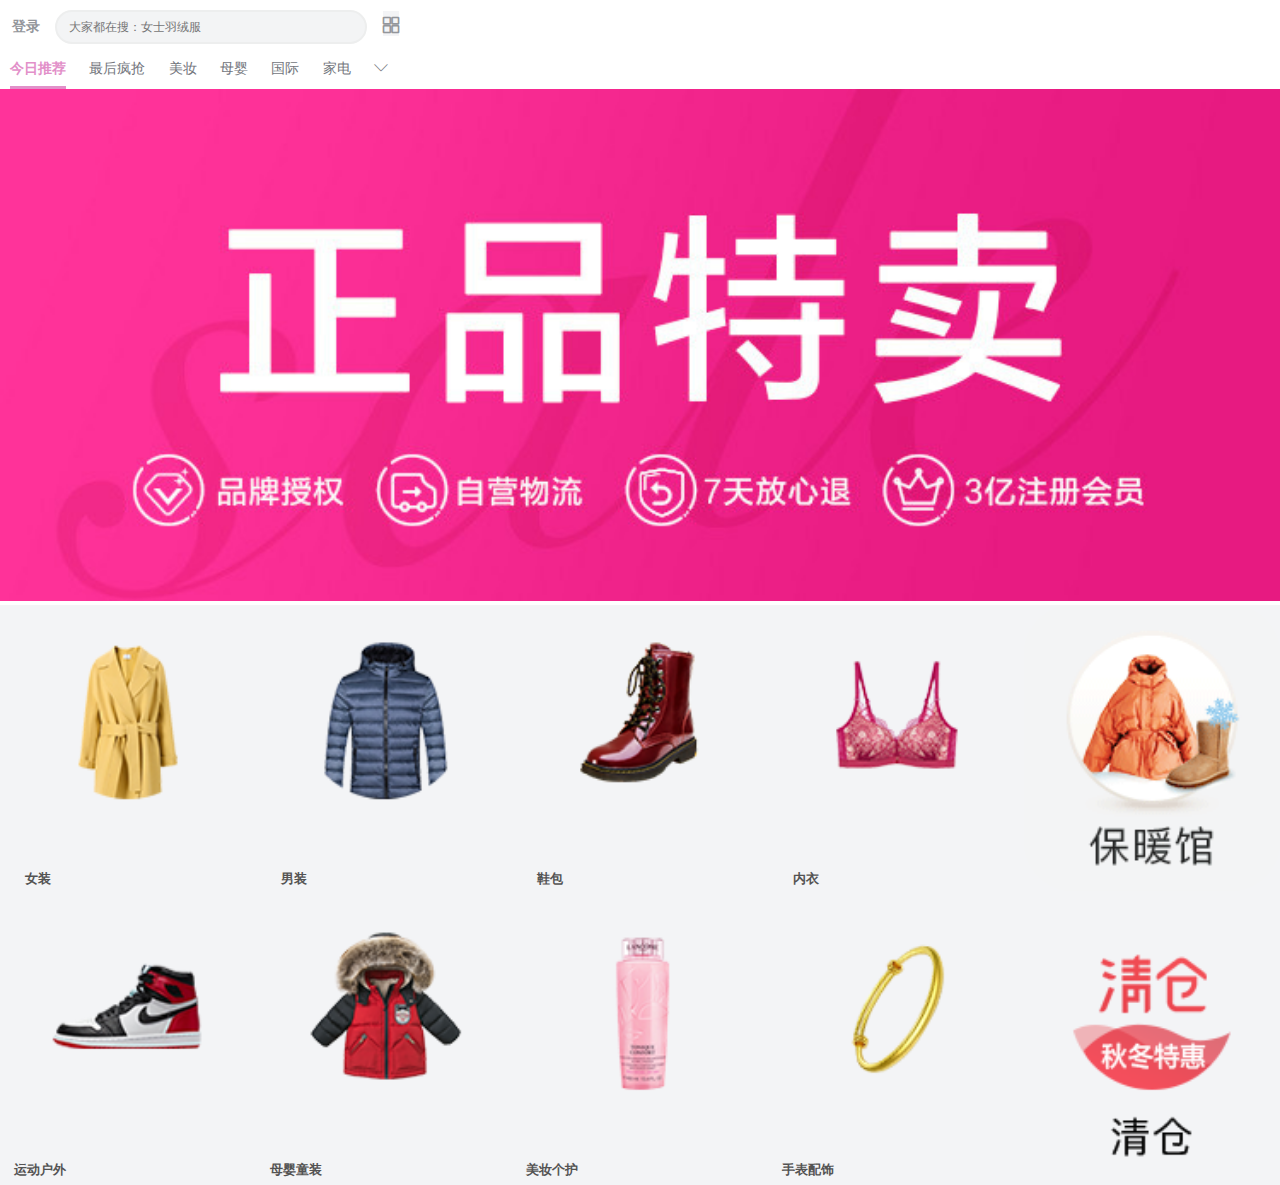
==== 唯品会手机版/index.html @ 3865f45c "新增代码" ====
<!DOCTYPE html>
<html lang="en">
<head>
    <meta charset="UTF-8">
    <meta name="viewport" content="width=device-width, initial-scale=1.0">
    <meta http-equiv="X-UA-Compatible" content="ie=edge">
    <title>唯品会VIP特卖会：品牌特卖- 唯品会</title>
    <link rel="stylesheet" href="./lib/normalize.css">
    <link rel="stylesheet" href="./css/conmon.css">
    <link rel="stylesheet" href="./css/index.css">
    <link rel="stylesheet" href="./font/iconfont.css">
</head>
<body>
    <!-- 头部 -->
    <header>
<a href="" class="log">登录</a>
<input type="text" placeholder="大家都在搜：女士羽绒服">
<a href="" class="sort"><i class="iconfont">&#xe601;</i></a>
    </header>
    <!-- 主体部分 -->
    <main>
        <!-- 顶部导航 -->
        <div class="topnav">
            <a href="">今日推荐</a>
            <a href="">最后疯抢</a>
            <a href="">美妆</a>
            <a href="">母婴</a>
            <a href="">国际</a>
            <a href="">家电</a>
            <a href="" class="iconfont">&#xe634;</a>
        </div>
        <div class="brand">
            <img src="./img/main.jpg" alt="">
        </div>
        <div class="sort">
            <ul>
                <li><a href=""><img src="./img/sort-1.png" alt=""><span>女装</span></a></li>
                <li><a href=""><img src="./img/sort-2.png" alt=""><span>男装</span></a></li>
                <li><a href=""><img src="./img/sort-3.png" alt=""><span>鞋包</span></a></li>
                <li><a href=""><img src="./img/sort-4.png" alt=""><span>内衣</span></a></li>
                <li><a href=""><img src="./img/sort-5.gif" alt=""></a></li>
                <li><a href=""><img src="./img/sort-6.png" alt=""><span>运动户外</span></a></li>
                <li><a href=""><img src="./img/sort-7.png" alt=""><span>母婴童装</span></a></li>
                <li><a href=""><img src="./img/sort-8.png" alt=""><span>美妆个护</span></a></li>
                <li><a href=""><img src="./img/sort-9.png" alt=""><span>手表配饰</span></a></li>
                <li><a href=""><img src="./img/sort-10.png" alt=""></a></li>
            </ul>
        </div>
    </main>
</body>
</html>
---- 唯品会手机版/css/conmon.css ----
*{
    box-sizing: border-box;
}
---- 唯品会手机版/css/index.css ----
header{
    width: 100%;
    height: 48px;
    line-height: 48px;
}
header .log{
    font-size: 14px;
    margin: 0 12px;
    color: #93969b;
    font-weight: 700;
}
header input{
    height: 34px;
    width: 312px;
    border: 2px solid #edeeee;
    border-radius: 17px;
    padding-left: 12px;
    background-color: #f3f4f5;
}
header .sort{
    font-size: 22px;
    margin: 0 12px;
    color: #93969b;
    font-weight: 700;
}
/*    主体 */
main{
    width: 100%;
}
/* 顶部导航 */
.topnav{
    width: 100%;
    height: 40px;
    line-height: 40px;
}
.topnav a{
    font-size: 14px;
    color:#72757c;
    padding:10px 0;
    margin: 0 10px;
}
.topnav a:first-child{
    font-weight: 700;
    color: #e290c9;
    border-bottom: 4px solid #e290c9;
}
/* brand */
.brand{
    width: 100%;
    margin-top: 1px;
}
.brand img{
    width: 100%;
}
/* sort */
.sort{
    width: 100%;
    background-color: #f3f4f6;
}
.sort ul{
    width: 100%;
}
.sort li{
    width: 20%;
    float: left;
    background-color: #f3f4f6;
    position: relative;
}
.sort a{
width: 100%;
}
.sort img{
    display: inline-block;
width:100%;
height: auto;
border-radius: 50px;
}
.sort span{
    position: absolute;
    left: 25px;
    bottom: 8px;
    color: #535353;
    font-size: 13px;
    font-weight: 700;
}
.sort li:nth-last-child(-n+5) span{
    position: absolute;
    left:14px;
    bottom: 8px;
}
---- 唯品会手机版/font/iconfont.css ----
@font-face {font-family: "iconfont";
  src: url('iconfont.eot?t=1577670823996'); /* IE9 */
  src: url('iconfont.eot?t=1577670823996#iefix') format('embedded-opentype'), /* IE6-IE8 */
  url('[data-uri]') format('woff2'),
  url('iconfont.woff?t=1577670823996') format('woff'),
  url('iconfont.ttf?t=1577670823996') format('truetype'), /* chrome, firefox, opera, Safari, Android, iOS 4.2+ */
  url('iconfont.svg?t=1577670823996#iconfont') format('svg'); /* iOS 4.1- */
}

.iconfont {
  font-family: "iconfont" !important;
  font-size: 16px;
  font-style: normal;
  -webkit-font-smoothing: antialiased;
  -moz-osx-font-smoothing: grayscale;
}

.icon-fenlei:before {
  content: "\e601";
}

.icon-xiala:before {
  content: "\e634";
}
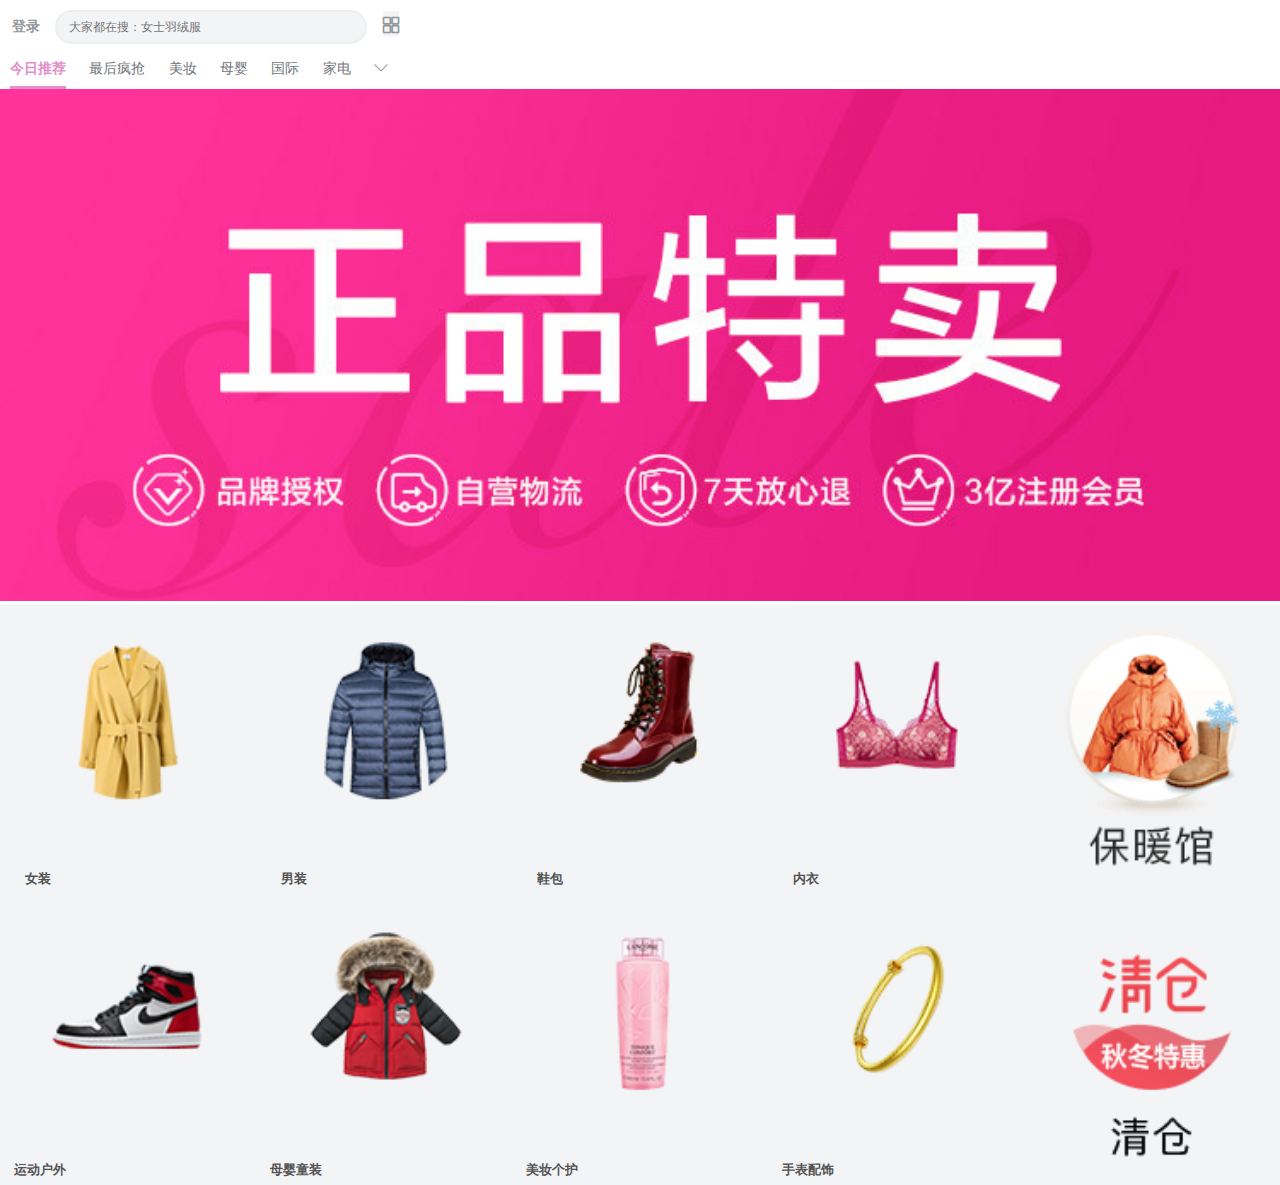
==== commit f9450f50: "新增代码" ====
--- a/唯品会手机版/index.html
+++ b/唯品会手机版/index.html
@@ -2,7 +2,7 @@
 <html lang="en">
 <head>
     <meta charset="UTF-8">
-    <meta name="viewport" content="width=device-width, initial-scale=1.0">
+    <meta name="viewport" content="width=device-width, initial-scale=1.0">  
     <meta http-equiv="X-UA-Compatible" content="ie=edge">
     <title>唯品会VIP特卖会：品牌特卖- 唯品会</title>
     <link rel="stylesheet" href="./lib/normalize.css">
@@ -48,4 +48,4 @@
         </div>
     </main>
 </body>
-</html>+</html>
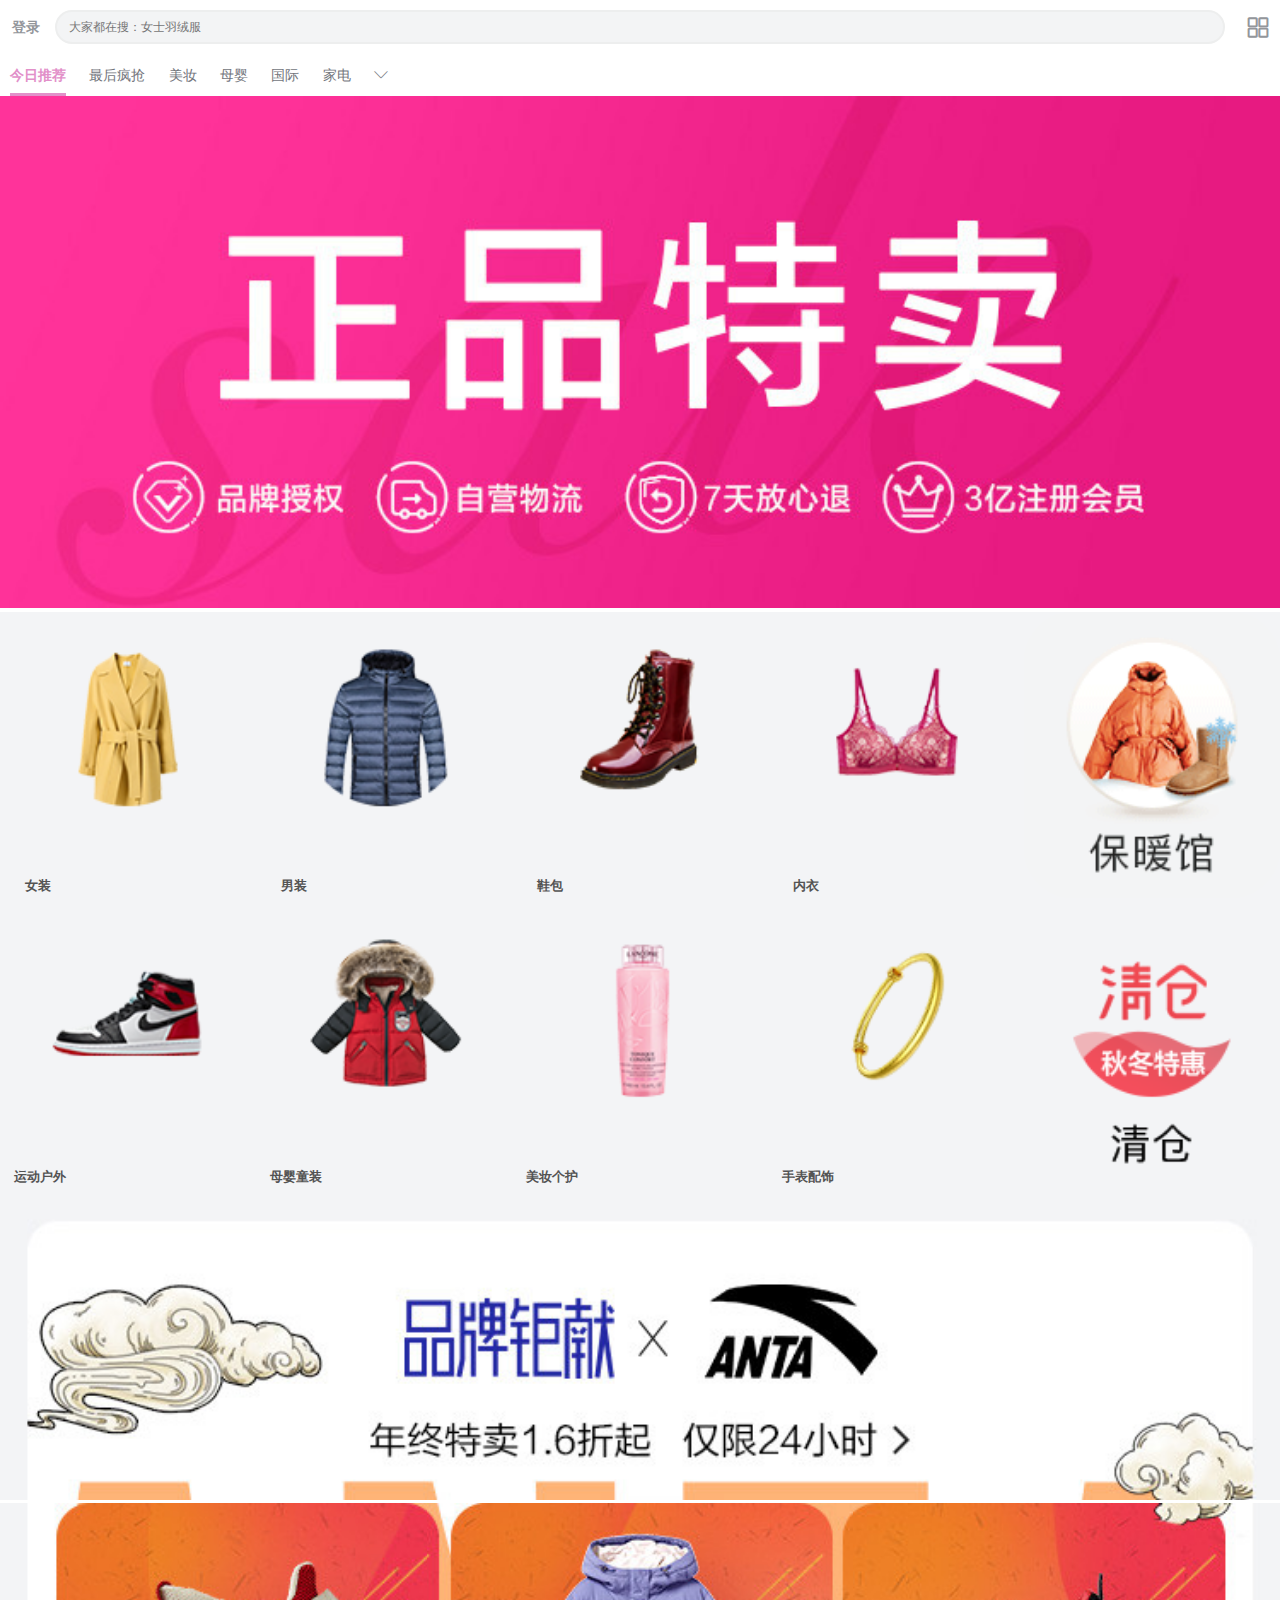
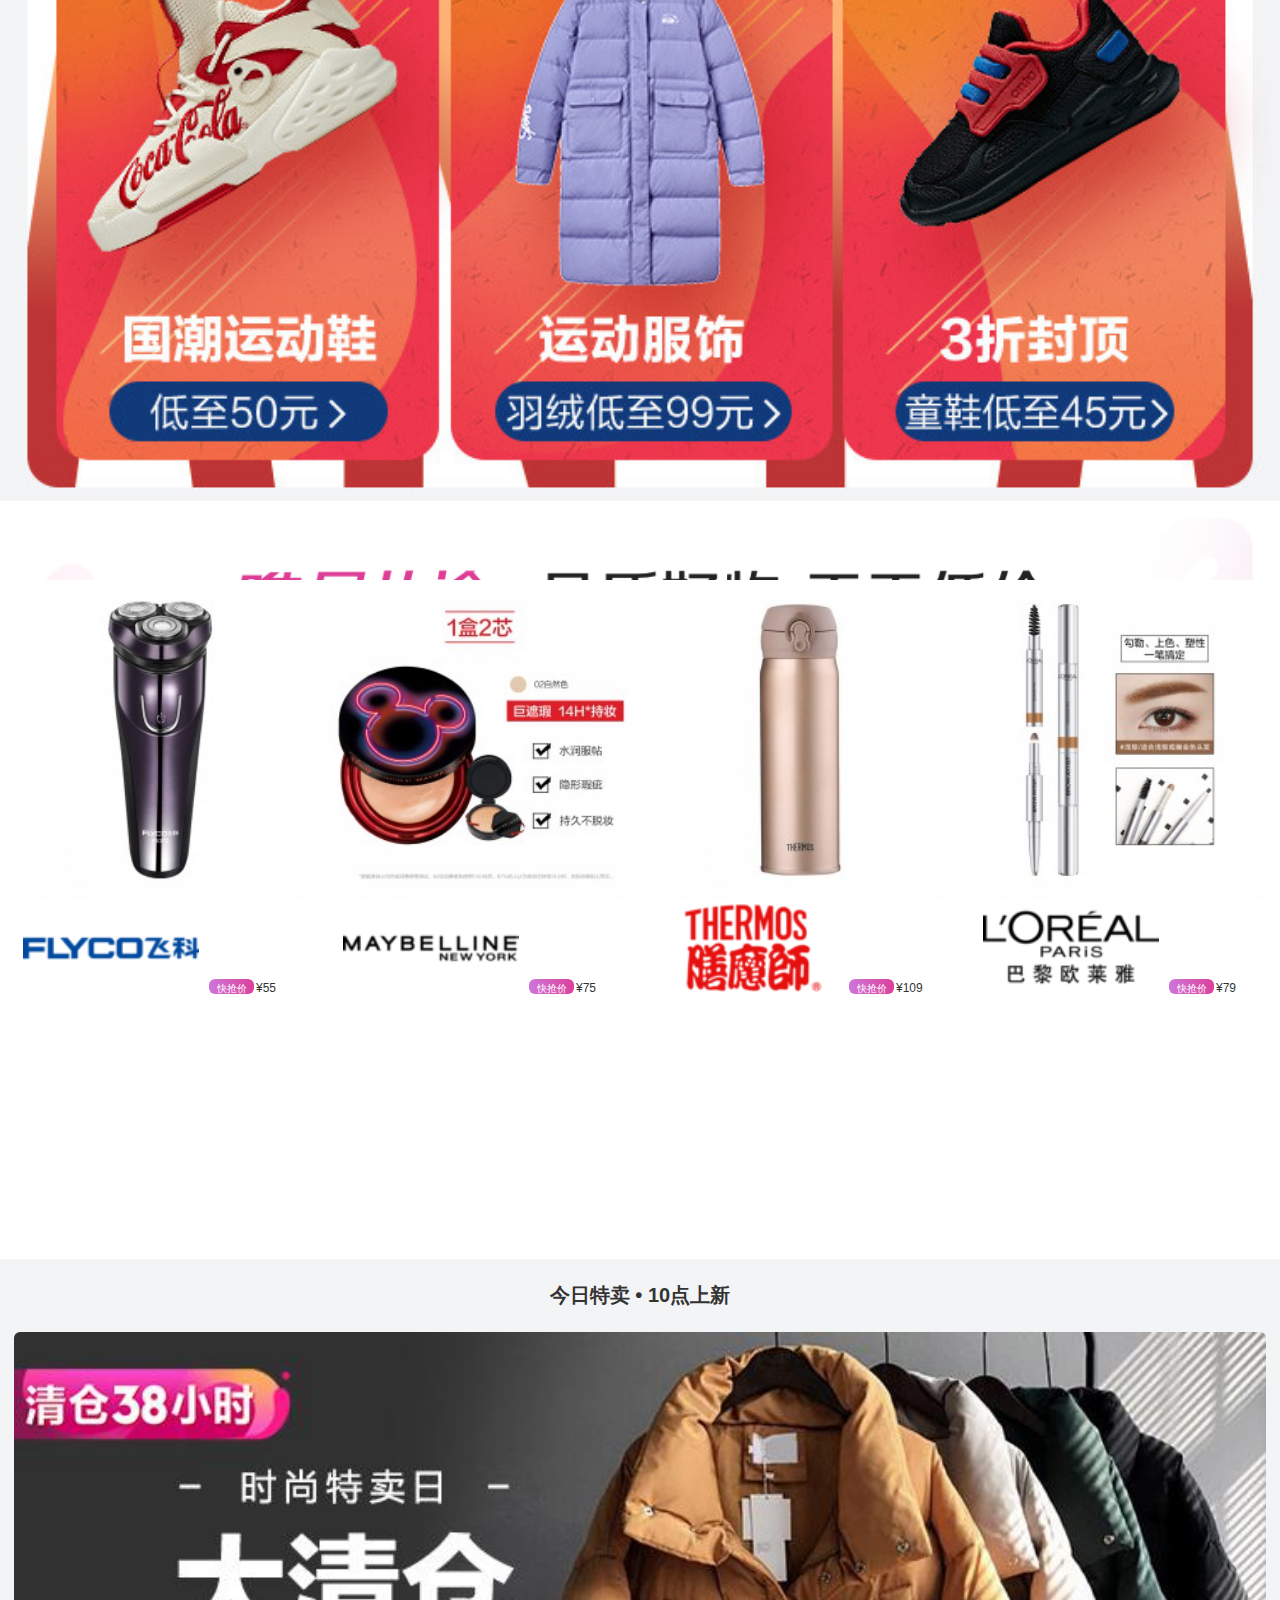
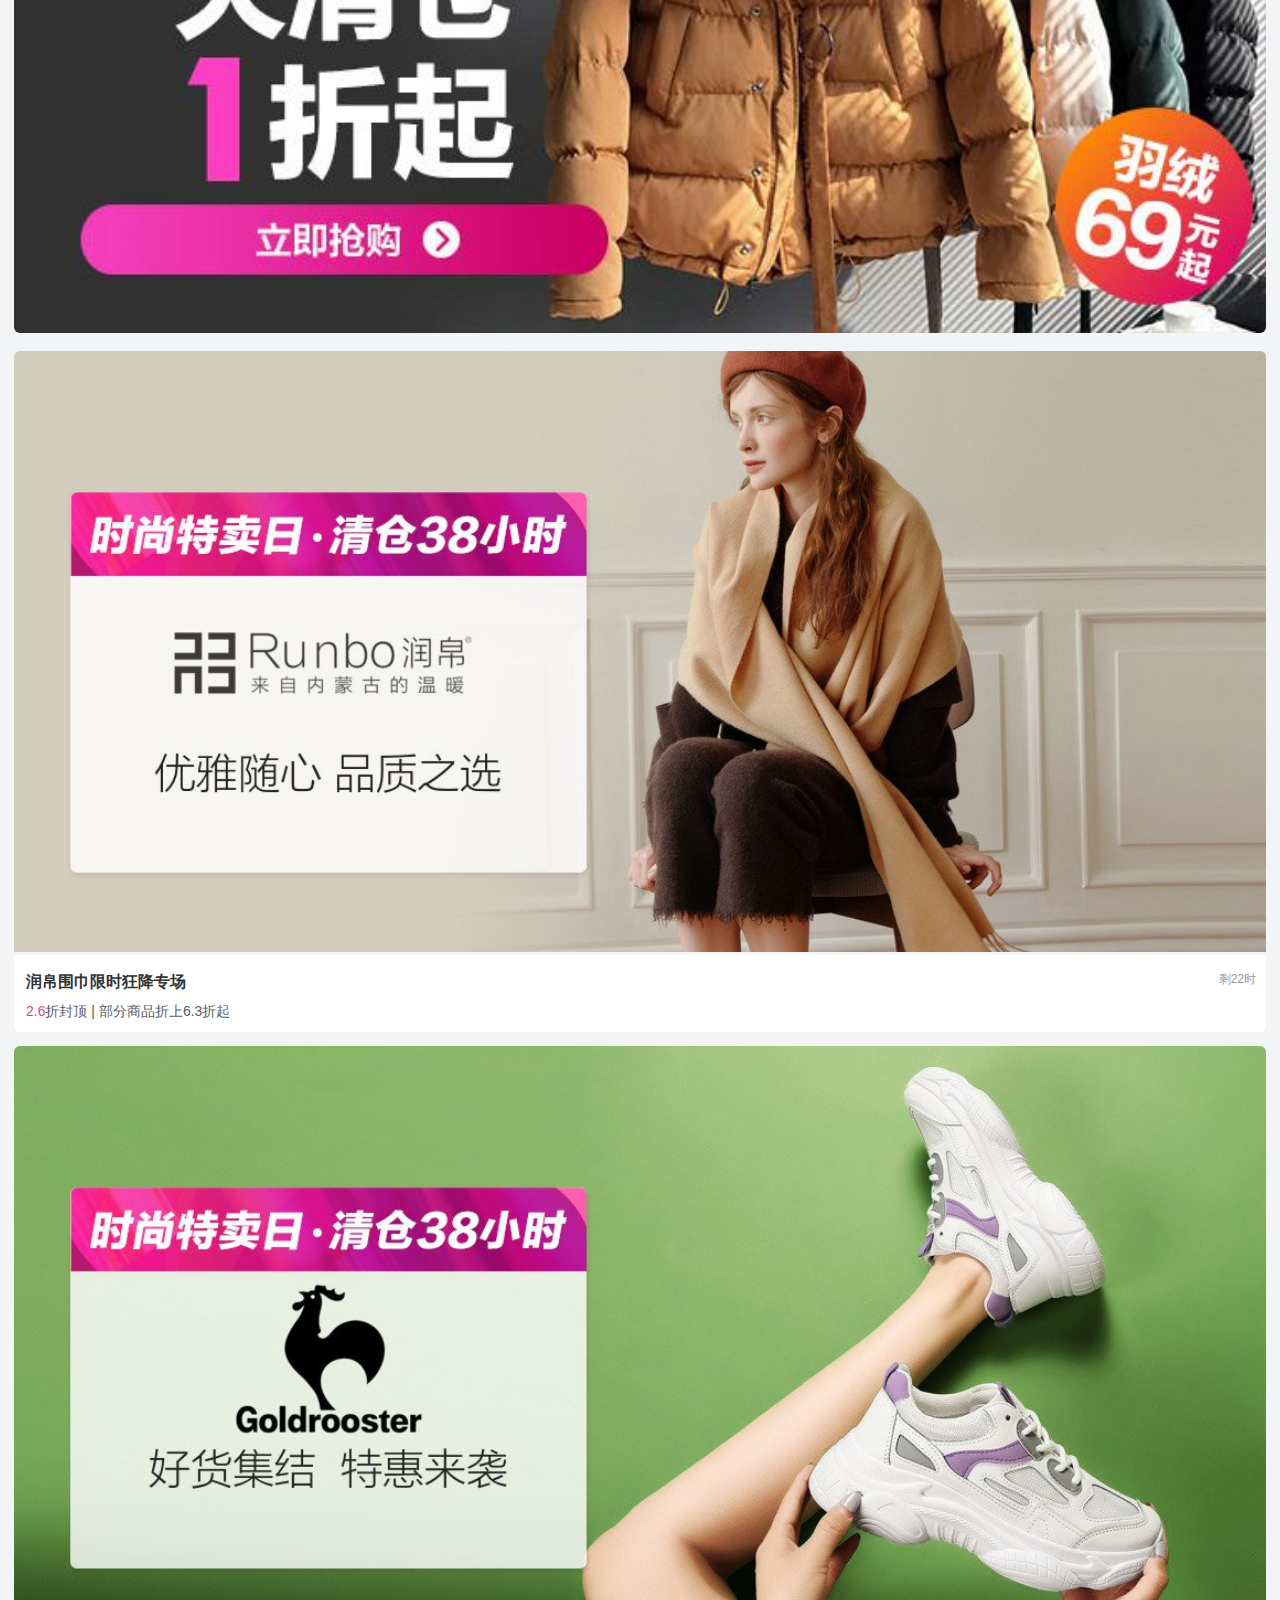
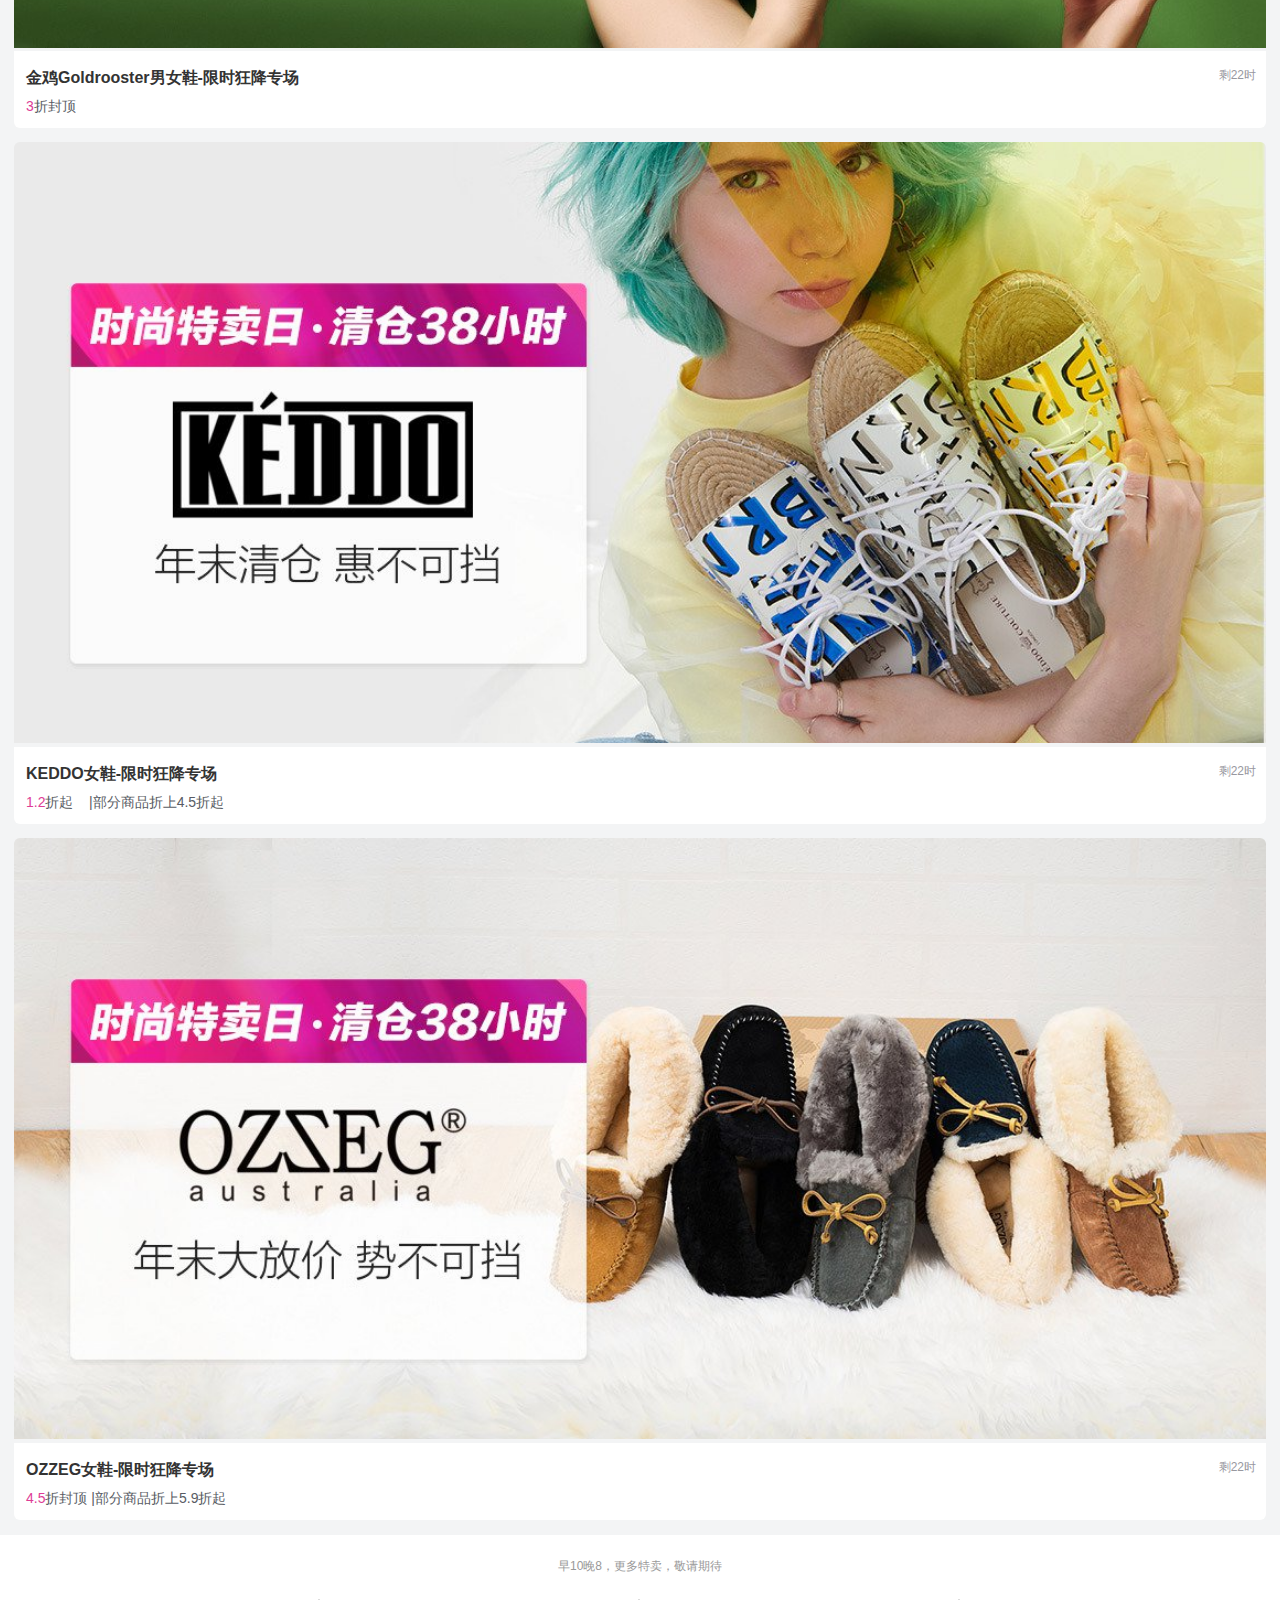
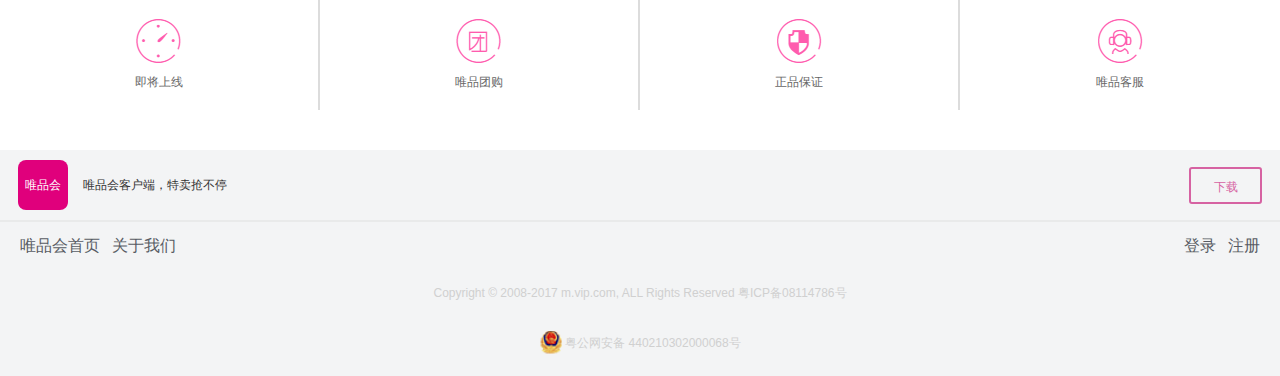
==== commit b32c569a: "新增代码" ====
--- a/唯品会手机版/index.html
+++ b/唯品会手机版/index.html
@@ -1,21 +1,48 @@
 <!DOCTYPE html>
 <html lang="en">
+
 <head>
     <meta charset="UTF-8">
-    <meta name="viewport" content="width=device-width, initial-scale=1.0">  
+    <meta name="viewport" content="width=device-width, initial-scale=1.0">
     <meta http-equiv="X-UA-Compatible" content="ie=edge">
     <title>唯品会VIP特卖会：品牌特卖- 唯品会</title>
     <link rel="stylesheet" href="./lib/normalize.css">
     <link rel="stylesheet" href="./css/conmon.css">
     <link rel="stylesheet" href="./css/index.css">
     <link rel="stylesheet" href="./font/iconfont.css">
+    <script type="text/javascript">
+        // px与rem对应
+        var fontSizeFn = function () {
+            document.documentElement.style.fontSize = (document.documentElement.clientWidth * 100 / 750) + 'px';
+        };
+
+        var orientationFn = function () {
+            if (document.documentElement.clientWidth > document.documentElement.clientHeight) {
+                document.documentElement.className = 'landscape';
+            }
+            else {
+                document.documentElement.className = 'portrait';
+            }
+        };
+
+        fontSizeFn();
+        orientationFn();
+
+        window.addEventListener('resize', function () {
+            fontSizeFn();
+            orientationFn();
+        });
+    </script>
 </head>
+
 <body>
     <!-- 头部 -->
     <header>
-<a href="" class="log">登录</a>
-<input type="text" placeholder="大家都在搜：女士羽绒服">
-<a href="" class="sort"><i class="iconfont">&#xe601;</i></a>
+        <a href="" class="log">登录</a>
+        <div class="search">
+            <input type="text" placeholder="大家都在搜：女士羽绒服">
+        </div>
+        <a href="./sort.html" class="sort iconfont">&#xe601;</a>
     </header>
     <!-- 主体部分 -->
     <main>
@@ -29,9 +56,11 @@
             <a href="">家电</a>
             <a href="" class="iconfont">&#xe634;</a>
         </div>
+        <!-- brand -->
         <div class="brand">
             <img src="./img/main.jpg" alt="">
         </div>
+        <!-- 分类 -->
         <div class="sort">
             <ul>
                 <li><a href=""><img src="./img/sort-1.png" alt=""><span>女装</span></a></li>
@@ -46,6 +75,121 @@
                 <li><a href=""><img src="./img/sort-10.png" alt=""></a></li>
             </ul>
         </div>
+        <!-- anta特惠 -->
+        <div class="anta">
+            <a href=""><img src="./upload/anta-1.jpg" alt=""></a>
+            <ul>
+                <li><a href=""><img src="./upload/anta-2.jpg" alt=""></a></li>
+                <li><a href=""><img src="./upload/anta-3.jpg" alt=""></a></li>
+                <li><a href=""><img src="./upload/anta-4.jpg" alt=""></a></li>
+            </ul>
+        </div>
+        <!-- 快抢品牌 -->
+        <div class="rush b-img" style="position: relative;">
+            <img src="./upload/rush-1.png" alt="">
+            <ul>
+                <li><a href=""><img src="./upload/rush-2.jpg" alt=""><img src="./upload/rush-logo-1.png" alt=""><span>快抢价</span><small>&yen;55</small></a></li>
+                <li><a href=""><img src="./upload/rush-3.jpg" alt=""><img src="./upload/rush-logo-2.png" alt=""><span>快抢价</span><small>&yen;75</small></a></li>
+                <li><a href=""><img src="./upload/rush-4.jpg" alt=""><img src="./upload/rush-logo-3.png" alt=""><span>快抢价</span><small>&yen;109</small></a></li>
+                <li><a href=""><img src="./upload/rush-5.jpg" alt=""><img src="./upload/rush-logo-4.png" alt=""><span>快抢价</span><small>&yen;79</small></a></li>
+            </ul> 
+        </div>
+        <!-- 今日特卖 -->
+      <div class="special">
+          <h3>今日特卖 • 10点上新</h3>
+          <ul>
+              <li>
+                  <a href="">
+                      <img src="./upload/special-1.jpg" alt="" style="border-radius: 6px;">
+                  </a>
+              </li>
+              <li>
+                  <a href="">
+                      <img src="./upload/special-2.jpg" alt="">
+                      <div class="special-product">
+                          <div class="special-product-top">
+                              <strong>润帛围巾限时狂降专场</strong>
+                              <span>剩22时</span>
+                          </div>
+                          <div class="special-product-bottom">
+                              <span>2.6</span>
+                              <p>折封顶  | 部分商品折上6.3折起</p>
+                          </div>
+                      </div>
+                  </a>
+              </li>
+              <li>
+                  <a href="">
+                      <img src="./upload/special-3.jpg" alt="">
+                      <div class="special-product">
+                        <div class="special-product-top">
+                            <strong>金鸡Goldrooster男女鞋-限时狂降专场</strong>
+                            <span>剩22时</span>
+                        </div>
+                        <div class="special-product-bottom">
+                            <span>3</span>
+                            <p>折封顶</p>
+                        </div>
+                    </div>
+                  </a>
+              </li>
+              <li>
+                  <a href="">
+                      <img src="./upload/special-4.jpg" alt="">
+                      <div class="special-product">
+                        <div class="special-product-top">
+                            <strong>KEDDO女鞋-限时狂降专场</strong>
+                            <span>剩22时</span>
+                        </div>
+                        <div class="special-product-bottom">
+                            <span>1.2</span>
+                            <p>折起	&nbsp;	&nbsp;|部分商品折上4.5折起</p>
+                        </div>
+                    </div>
+                  </a>
+              </li>
+              <li>
+                  <a href="">
+                      <img src="./upload/special-5.jpg" alt="">
+                      <div class="special-product">
+                        <div class="special-product-top">
+                            <strong>OZZEG女鞋-限时狂降专场</strong>
+                            <span>剩22时</span>
+                        </div>
+                        <div class="special-product-bottom">
+                            <span>4.5</span>
+                            <p>折封顶&nbsp;|部分商品折上5.9折起</p>
+                        </div>
+                    </div>
+                  </a>
+              </li>
+          </ul>
+      </div>
     </main>
+    <footer>
+<div class="nav">
+    <p>早10晚8，更多特卖，敬请期待</p>
+    <ul>
+        <li><a href=""><img src="./upload/images/bottom-nav_03.png" alt=""><span>即将上线</span></a></li>
+        <li><a href=""><img src="./upload/images/bottom-nav_05.png" alt=""><span>唯品团购</span></a></li>
+        <li><a href=""><img src="./upload/images/bottom-nav_07.png" alt=""><span>正品保证</span></a></li>
+        <li><a href=""><img src="./upload/images/bottom-nav_09.png" alt=""><span>唯品客服</span></a></li>
+    </ul>
+</div>
+<div class="app">
+    <span class="app-logo">唯品会</span>
+    <p>唯品会客户端，特卖抢不停</p>
+    <span class="app-down">下载</span>
+</div>
+<div class="about">
+    <div class="left"><a href="" >唯品会首页</a><a href="" >关于我们</a></div>
+    <div class="right"><a href="">登录</a><a href="">注册</a></div>
+</div>
+<div class="copyright">
+     <p>Copyright © 2008-2017 m.vip.com, ALL Rights Reserved  粤ICP备08114786号</p>
+    <p><img src="./upload/images/bottom-nav_16.png" alt="">粤公网安备  440210302000068号</p>
+</div>
+    </footer>
 </body>
-</html>
+
+</html>--- a/唯品会手机版/css/conmon.css
+++ b/唯品会手机版/css/conmon.css
@@ -1,3 +1,8 @@
 *{
     box-sizing: border-box;
+}
+.b-img{
+    background-size:calc(263rem / 72) calc(255rem / 72);
+    background-repeat: no-repeat;
+    background-position:50% 50% ;
 }--- a/唯品会手机版/css/index.css
+++ b/唯品会手机版/css/index.css
@@ -1,27 +1,64 @@
+/* @media screen and (width: 320px) {
+    html {
+        font-size: calc(320px / 20);
+    }
+}
+
+
+@media screen and (width: 375px) {
+    html {
+        font-size: calc(375px / 20);
+    }
+}
+
+
+@media screen and (width: 414px) {
+    html {
+        font-size: calc(414px / 20);
+    }
+} */
+
+
 header{
-    width: 100%;
-    height: 48px;
-    line-height: 48px;
+    position: relative;
+    width: 100%;
+    height: 55px;
+    line-height: 55px;
+    overflow: hidden;
 }
 header .log{
+    position: absolute;
+    top: 0;
+    left: 0;
     font-size: 14px;
     margin: 0 12px;
     color: #93969b;
     font-weight: 700;
 }
-header input{
+header .search{
+    width: 100%;
+    height: 100%;
+    padding: 0 55px;
+}
+.search input{
+    width: 100%;
     height: 34px;
-    width: 312px;
     border: 2px solid #edeeee;
     border-radius: 17px;
+    background-color: #f3f4f5;
     padding-left: 12px;
-    background-color: #f3f4f5;
 }
 header .sort{
-    font-size: 22px;
+    position: absolute;
+    right: 0;
+    top: 0;
+    width: 20px;
+    height: 20px;
+    font-size: 20px;
     margin: 0 12px;
     color: #93969b;
     font-weight: 700;
+    background-color: #fff;
 }
 /*    主体 */
 main{
@@ -88,7 +125,248 @@
     left:14px;
     bottom: 8px;
 }
-
-
-
-
+/* anta */
+.anta{
+    width: 100%;
+}
+.anta>a{
+    width: 100%;
+}
+.anta>a>img{
+    width: 100%;
+}
+.anta ul{
+    width: 100%;
+    overflow: hidden;
+}
+.anta li{
+    float: left;
+    width: 33.3333%;
+}
+.anta img{
+    width: 100%;
+}
+/* 快抢rush */  v                                                                                                                                                                                                                                                                                                                                                                                                                                                                                                                                                                                                                                   
+.rush{
+    width: 100%; 
+    /* position: relative; */
+}
+.rush>img{
+    width: 100%;
+}
+.rush ul{
+    position: absolute;
+    top: 76px;
+    left: 0;
+    width: 100%;
+    overflow: hidden;
+}
+.rush li{
+    width: 25%;
+    float: left;
+}
+.rush a{
+    width: 100%;
+    text-align: center;
+}
+.rush img{
+    width: 100%;
+}
+.rush img:nth-child(2){
+    width: 55%;
+    margin-left: 23px;
+}
+.rush span{
+    display: inline-block;
+    width: 45px;
+    height: 15px;
+    border-radius: 6px;
+    margin-left: 10px;
+    color: #fff;
+    font-size: 10px;
+    padding-top: 4px;
+    background-image: linear-gradient(to left, #dc419a,#cd76da);
+}
+.rush small{
+font-size: 12px;
+color: #333333;
+margin-left: 2px;
+}
+/* 今日特卖 */
+.special{
+    width: 100%;
+    padding: 0 14px;
+    background-color: #f3f4f5;
+    padding-bottom: 1px;
+}
+.special h3{
+    width: 100%;
+    height: 73px;
+    color: 242424;
+    font-size: 20px;
+    text-align: center;
+    line-height: 73px;
+}
+.special ul{
+    width: 100%;
+}
+.special li{
+    width: 100%;
+    margin-bottom: 14px;
+}
+.special img{
+    width: 100%;
+    border-top-right-radius: 6px;
+    border-top-left-radius: 6px;
+}
+.special-product{
+    width: 100%;
+    height: 77px;
+    background-color: #fff;
+    border-bottom-right-radius: 6px;
+    border-bottom-left-radius: 6px;
+    padding-left: 12px;
+}
+.special-product-top{
+    width: 100%;
+    padding-top: 18px;
+}
+.special-product-top strong{
+    font-size: 16px;
+    font-weight: 700;
+    color: #333333;
+}
+.special-product-top span{
+    float: right;
+    margin-right: 10px;
+    font-size: 12px;
+    color: #98989f;
+}
+.special-product-bottom{
+    width: 100%;
+    margin-top: 12px;
+}
+.special-product-bottom span{
+    float: left;
+    color: #de3d96;
+    font-size: 14px;
+}
+.special-product-bottom p{
+    color: #585c64;
+    font-size: 14px;
+}
+/*底部 */
+footer{
+    width: 100%;
+}
+footer .nav{
+    width: 100%;
+}
+footer .nav p{
+font-size: 12px;
+color: #999999;
+text-align: center;
+margin: 25px 0;
+}
+footer .nav ul{
+    width: 100%;
+    overflow: hidden;
+}
+footer .nav li{
+    width: 25%;
+    float: left;
+    text-align: center;
+    border-right: 2px solid #dcdcdc;
+    margin-bottom: 40px;
+}
+footer .nav li:last-child{
+    border: none;
+}
+footer .nav a{
+    width: 100%;  
+}
+footer .nav img{
+    margin-top:20px ;
+}
+footer .nav span{
+    display: block;
+    font-size: 12px;
+    color: #666666;
+    margin-top: 8px;
+    margin-bottom: 20px;
+}
+.app{
+    width: 100%;
+    background-color: #f3f4f5;
+    padding: 10px 18px;
+    border-bottom: 2px solid #e9eaea;
+}
+.app-logo{
+    display: inline-block;
+    width: 50px;
+    height: 50px;
+background-color: #e0007c;
+color: #fff;
+border-radius: 8px;
+text-align: center;
+line-height: 50px;
+font-size: 12px;
+/* margin-left: 18px; */
+}
+.app p{
+    display: inline-block;
+    margin-left: 12px;
+}
+
+.app-down {
+    float: right;
+    width: 73px;
+    height: 37px;
+    border: 2px solid #d662a2;
+    border-radius: 3px;
+    text-align: center;
+    line-height: 37px;
+    color: #d662a2;
+    margin-top: 7px;
+}
+
+
+.about{
+    width: 100%;
+   height: 45px;
+   padding: 15px 20px;
+   background-color: #f3f4f5;
+
+}
+.about .left{
+    float: left;
+}  
+.about .left a{
+    font-size: 16px;
+    color: #585c64;
+    margin-right: 12px;
+} 
+.about .right{
+    float: right;
+}
+.about .right a{
+    font-size: 16px;
+    color: #585c64;
+    margin-left: 12px;
+}
+.copyright{
+    width: 100%;
+    padding:20px ;
+    background-color: #f3f4f5;
+}
+.copyright p{
+    text-align: center;
+    color: #d0d0d0;
+    font-size: 12px;
+}
+.copyright p:last-child{
+    margin-top: 30px;
+}
+.copyright p img{
+    vertical-align:middle;
+}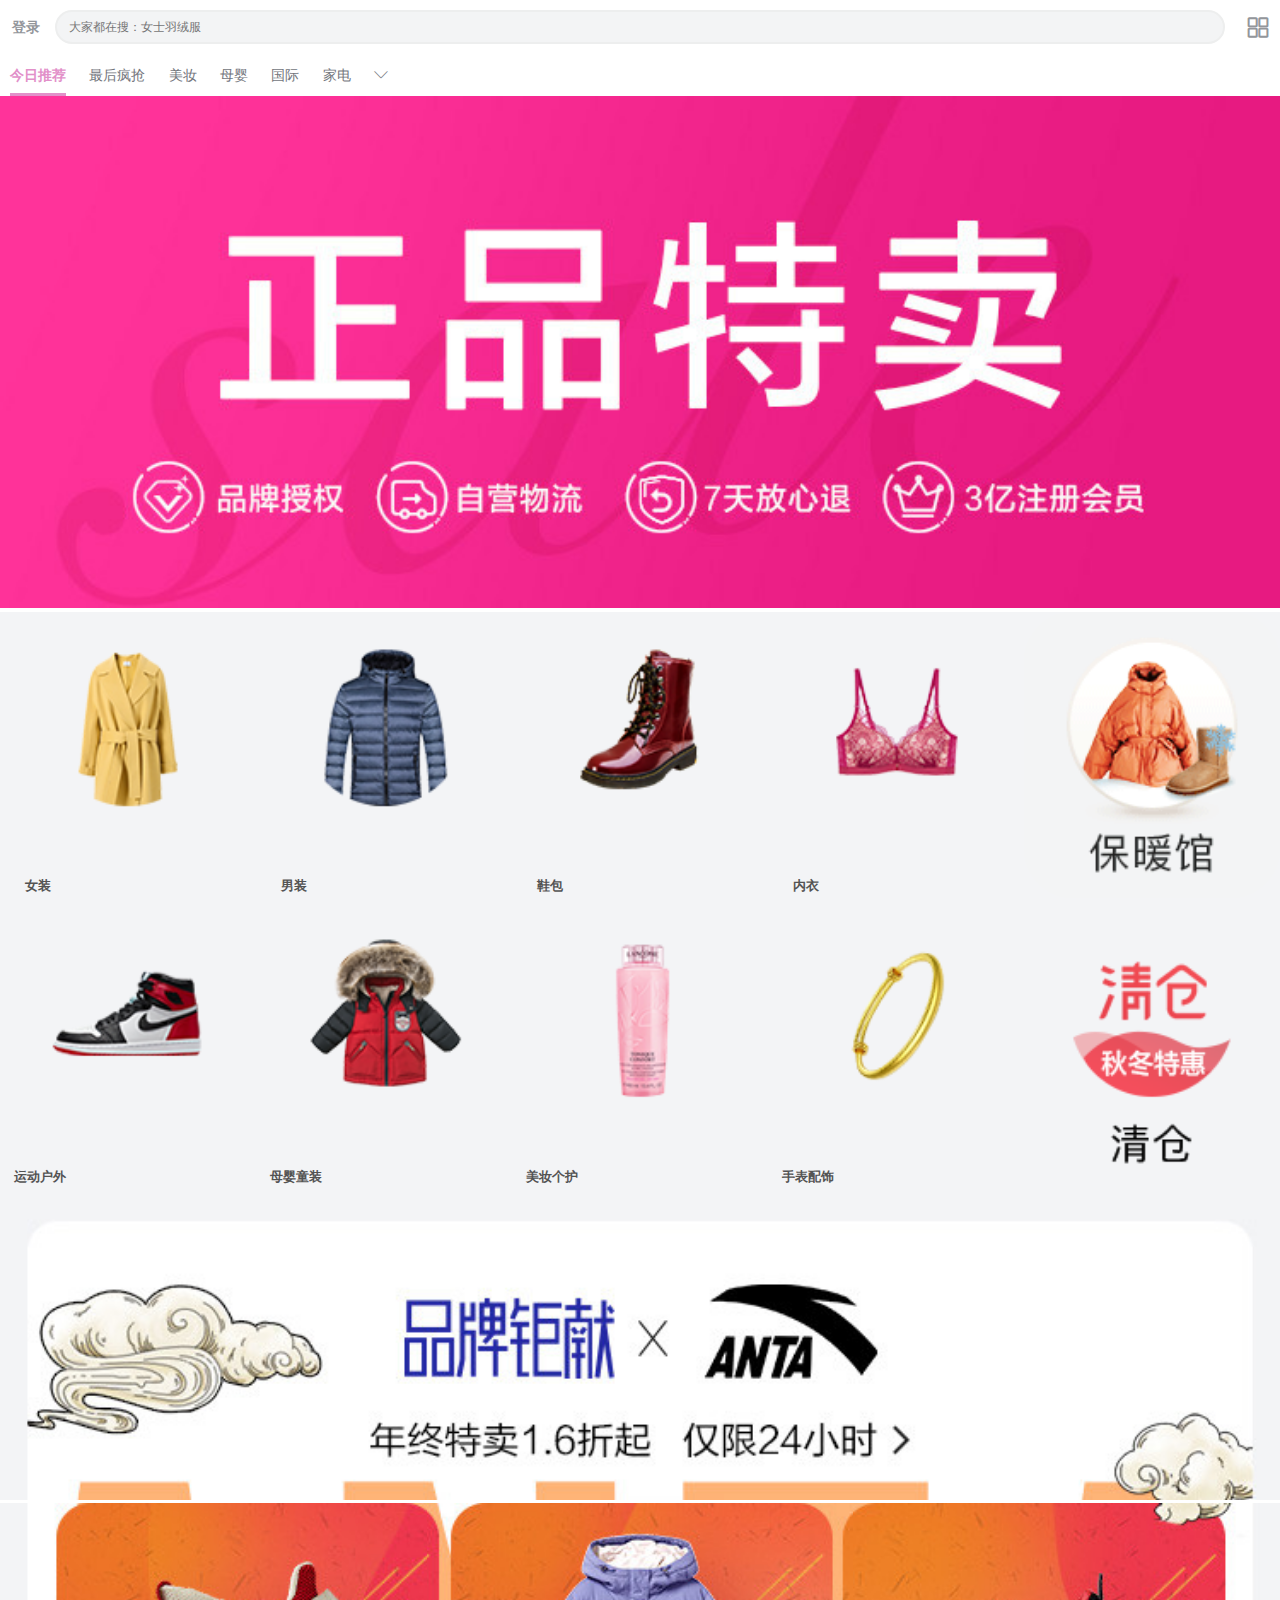
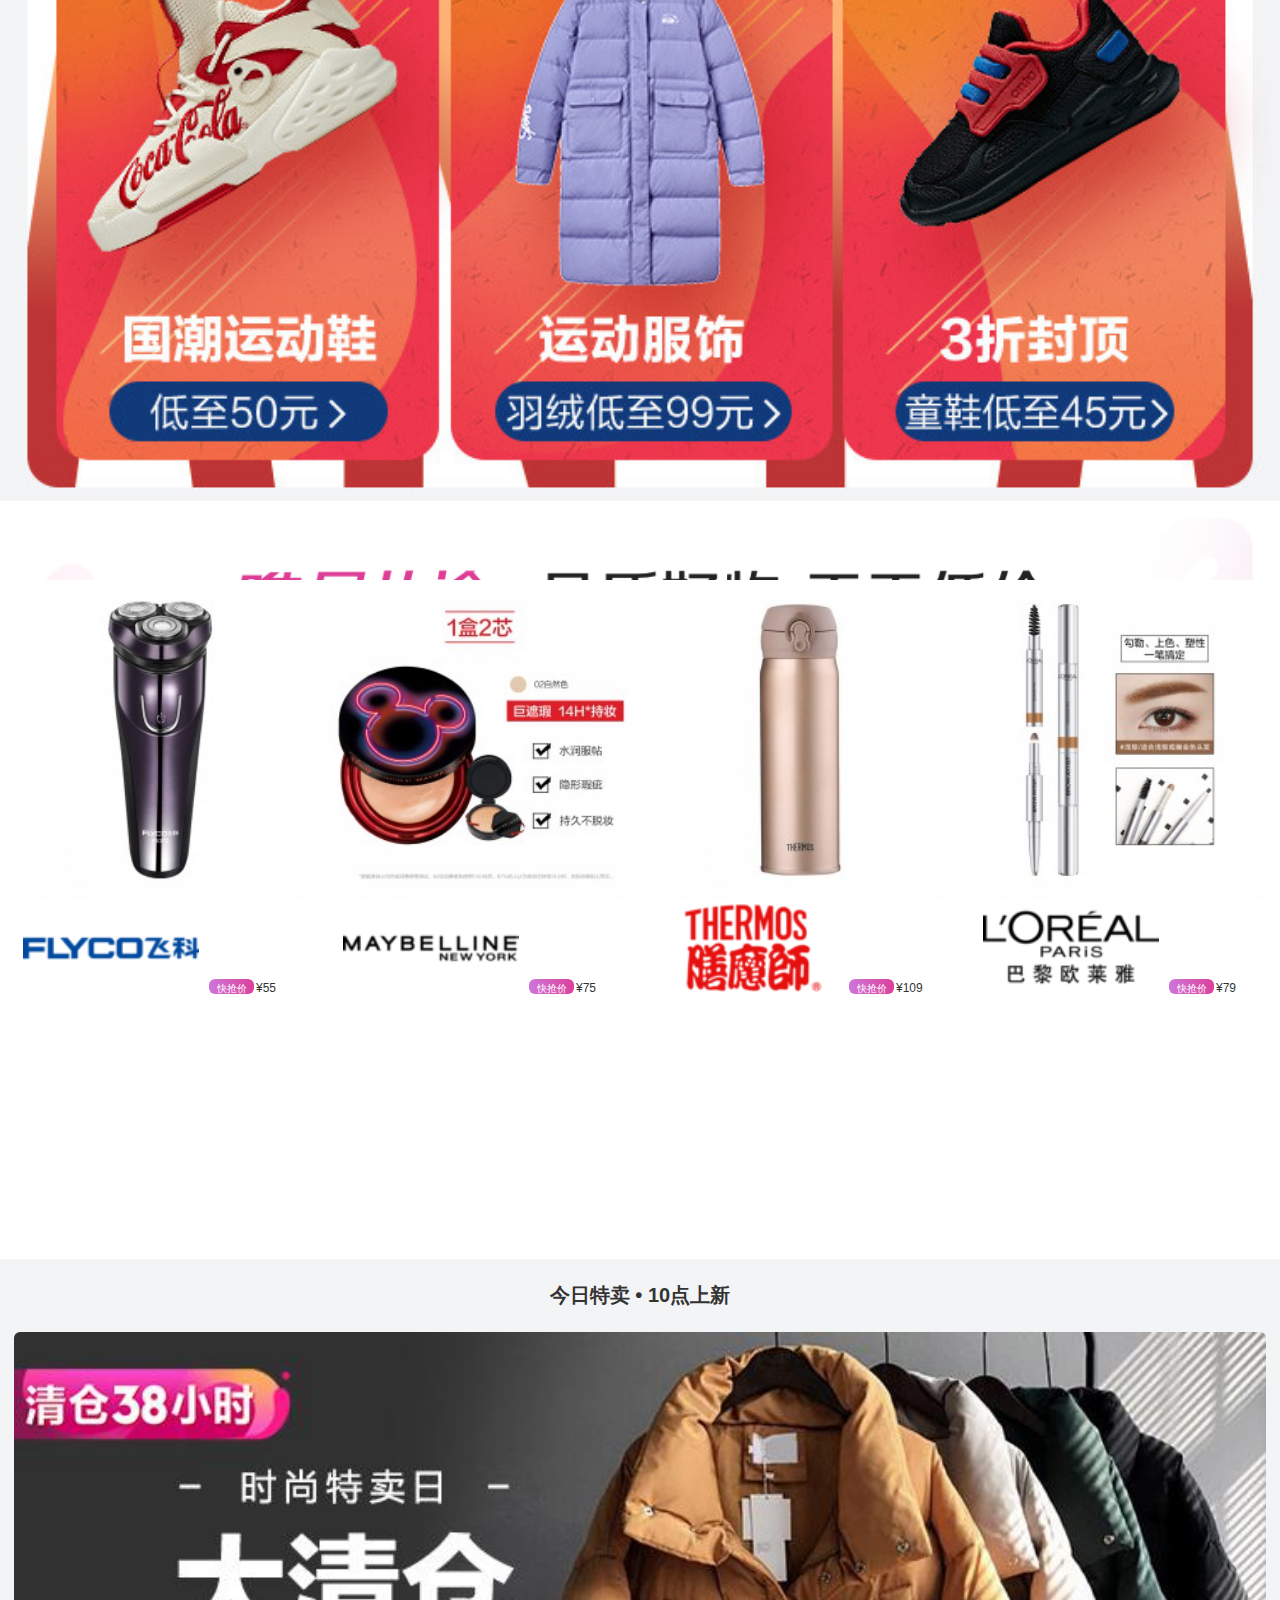
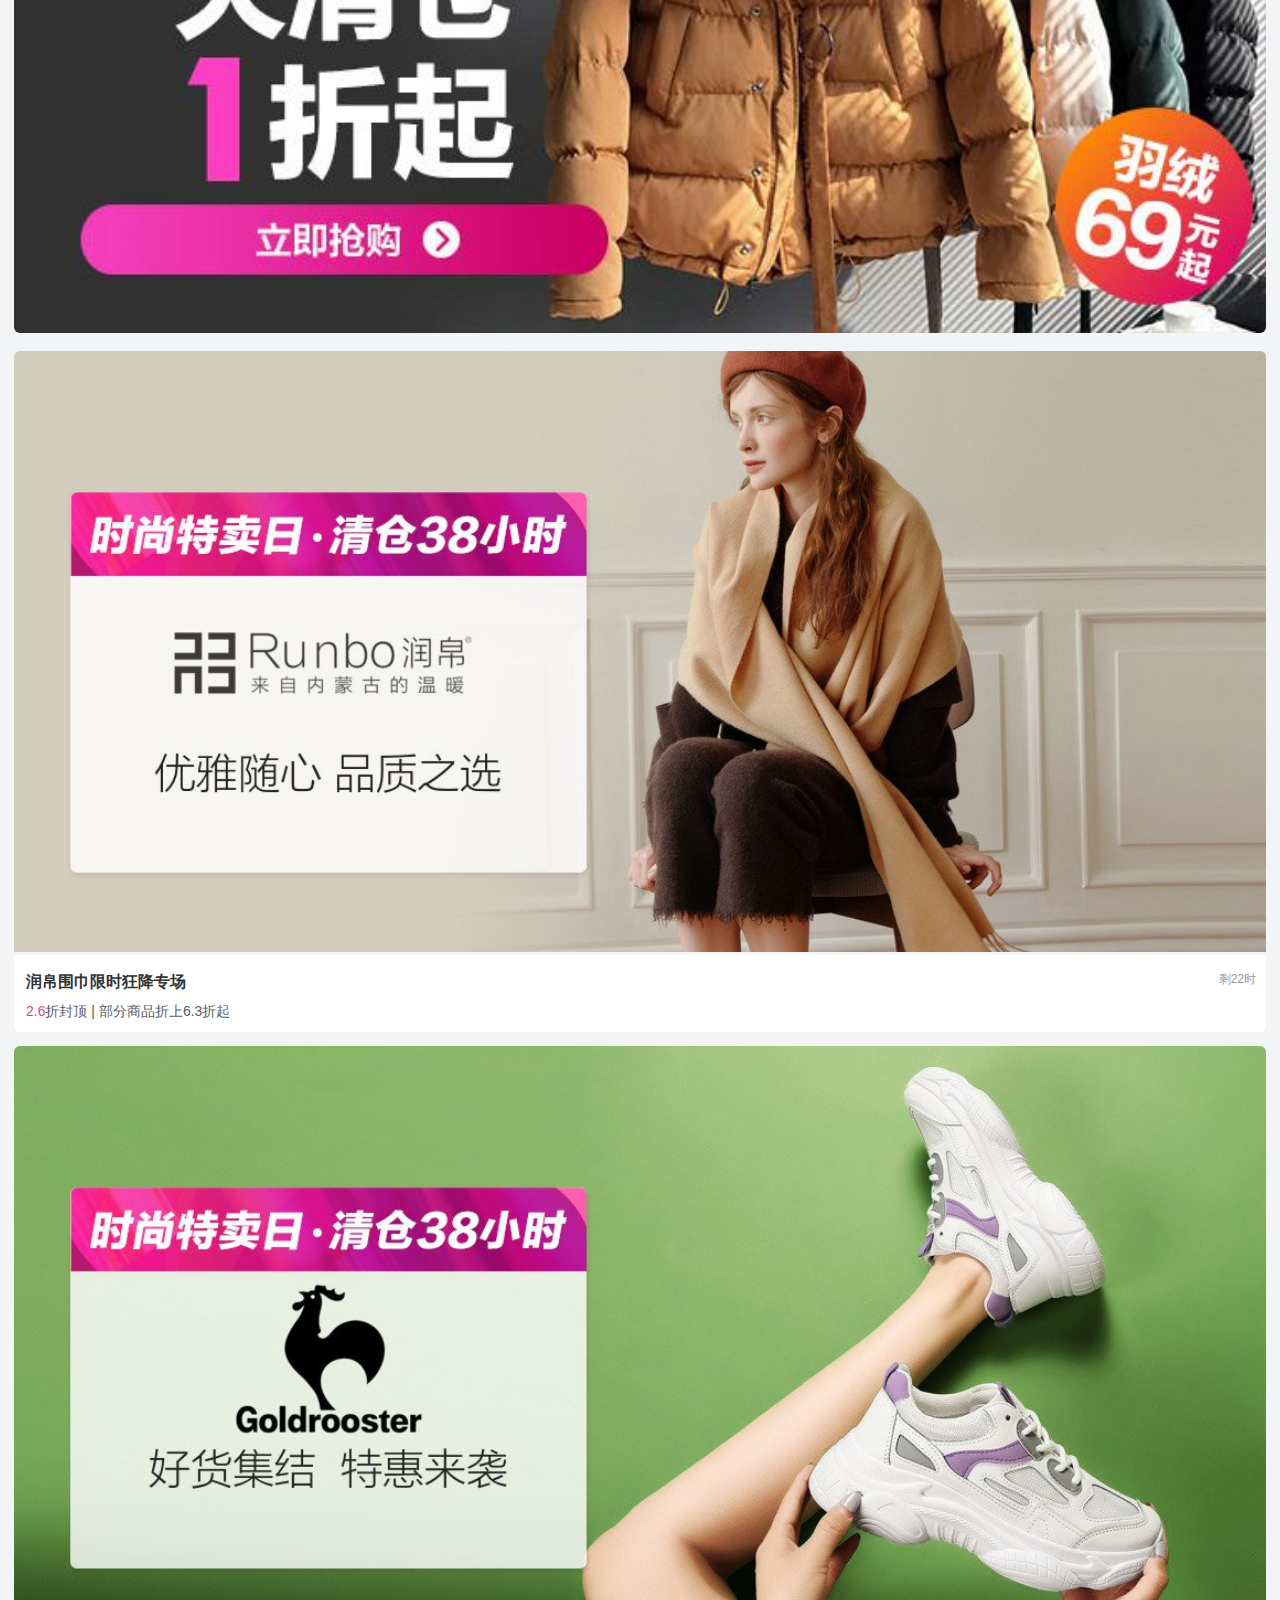
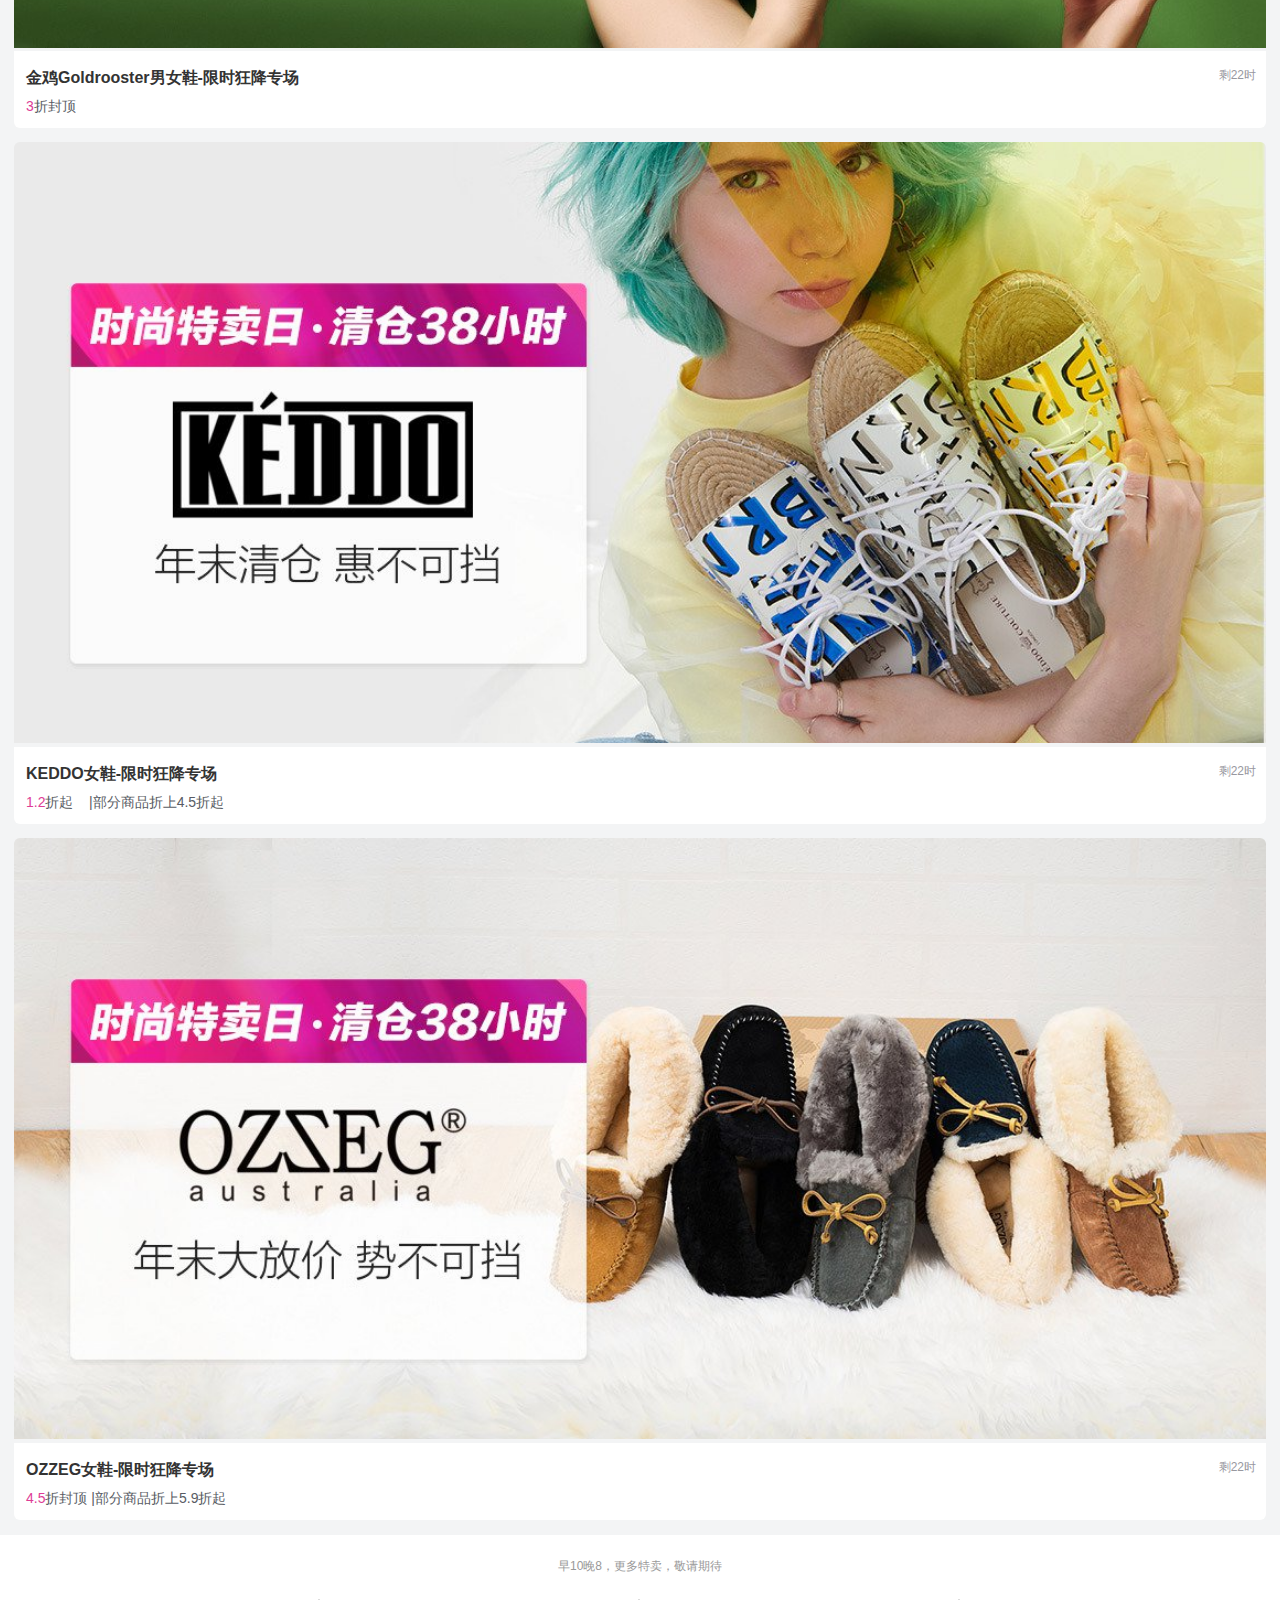
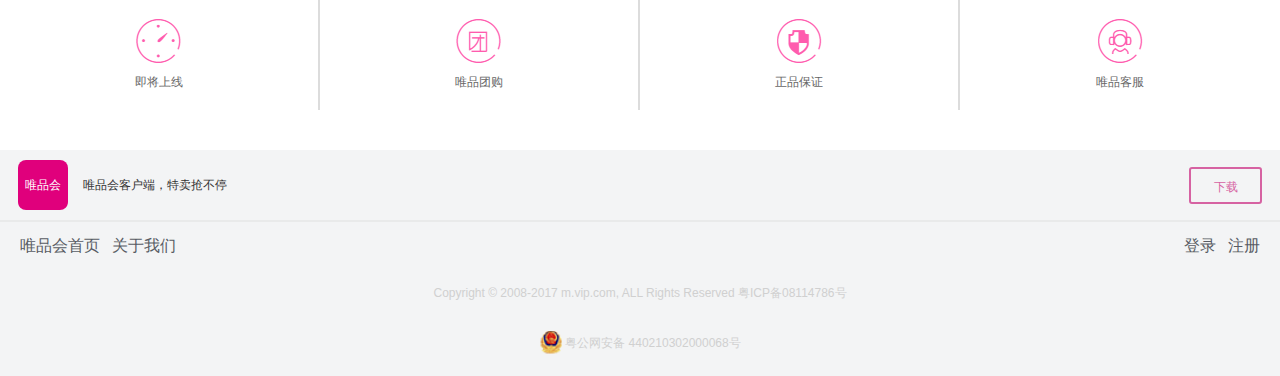
==== commit 98858f05: "新增代码" ====
--- a/唯品会手机版/index.html
+++ b/唯品会手机版/index.html
@@ -38,7 +38,7 @@
 <body>
     <!-- 头部 -->
     <header>
-        <a href="" class="log">登录</a>
+        <a href="./log.html" class="log">登录</a>
         <div class="search">
             <input type="text" placeholder="大家都在搜：女士羽绒服">
         </div>
@@ -53,8 +53,8 @@
             <a href="">美妆</a>
             <a href="">母婴</a>
             <a href="">国际</a>
-            <a href="">家电</a>
-            <a href="" class="iconfont">&#xe634;</a>
+            <a href="./household.html">家电</a>
+            <a href="./recommend.html" class="iconfont">&#xe634;</a>
         </div>
         <!-- brand -->
         <div class="brand">
